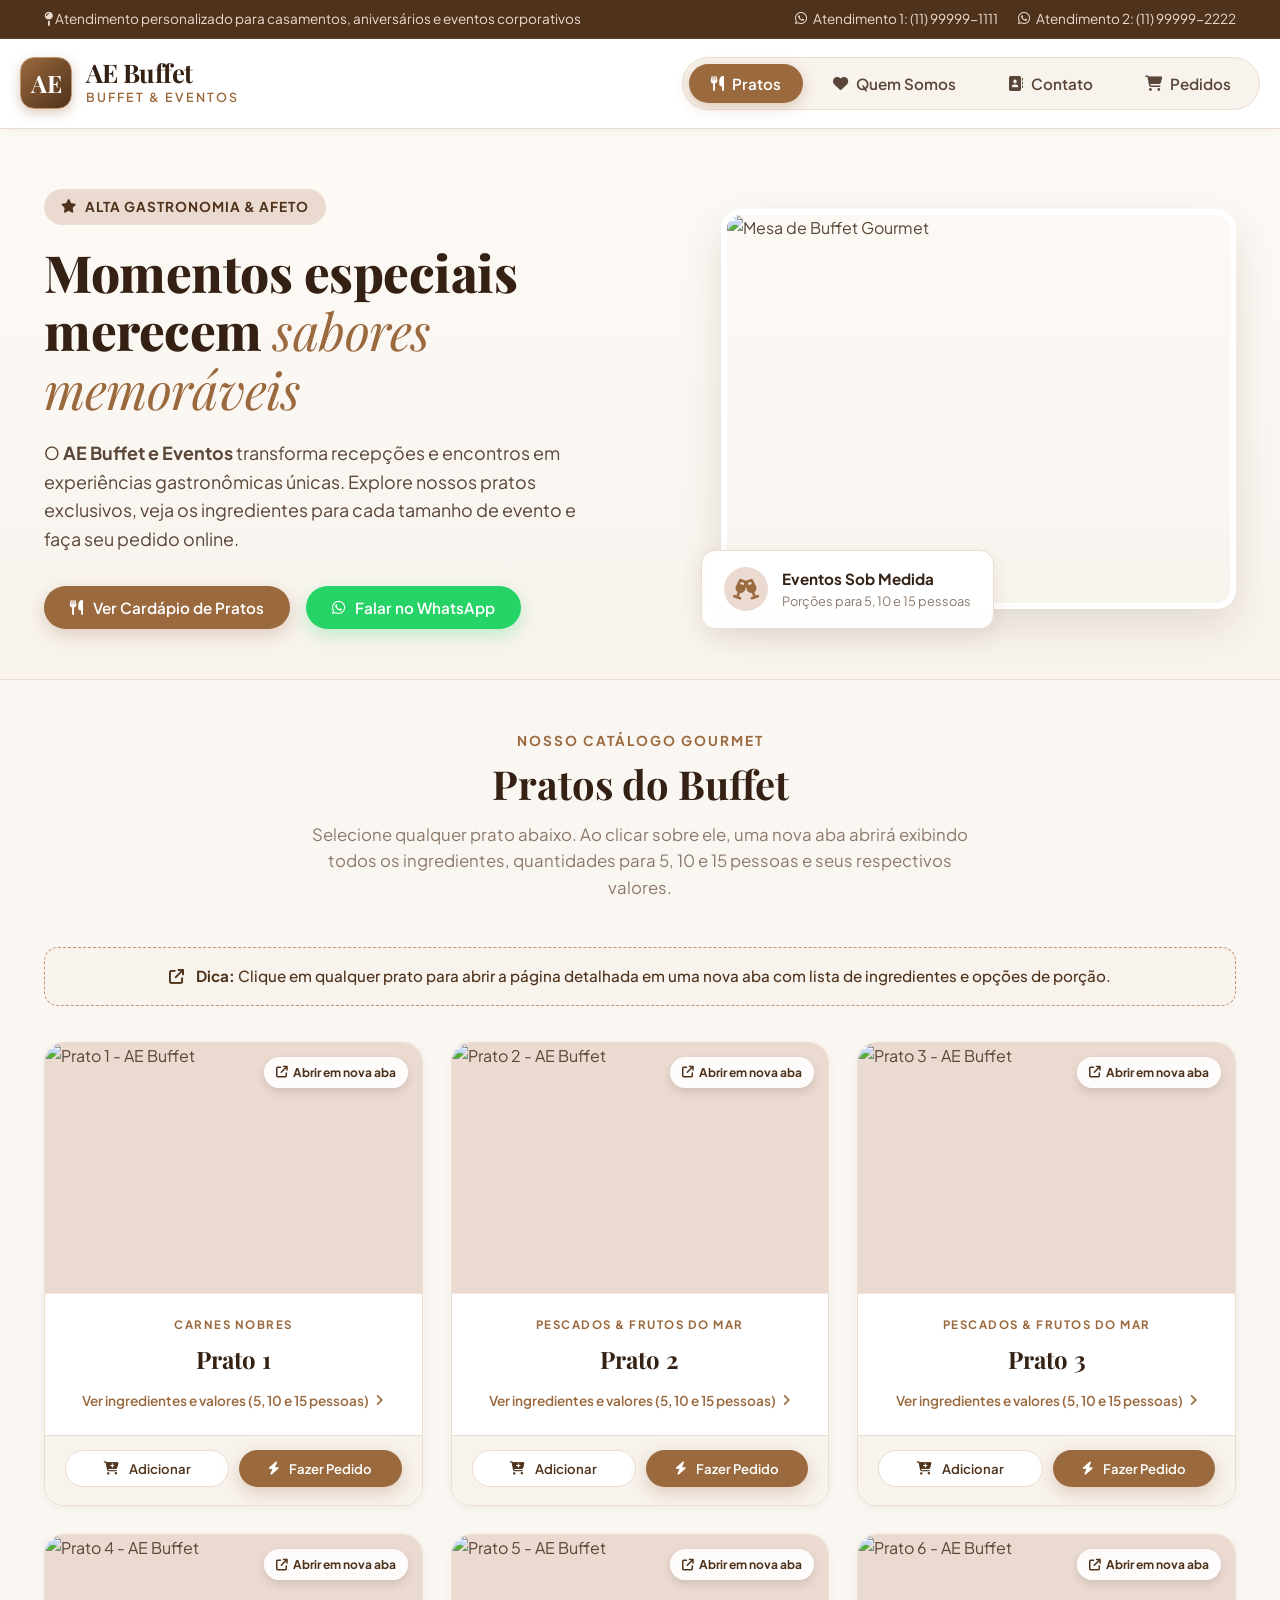
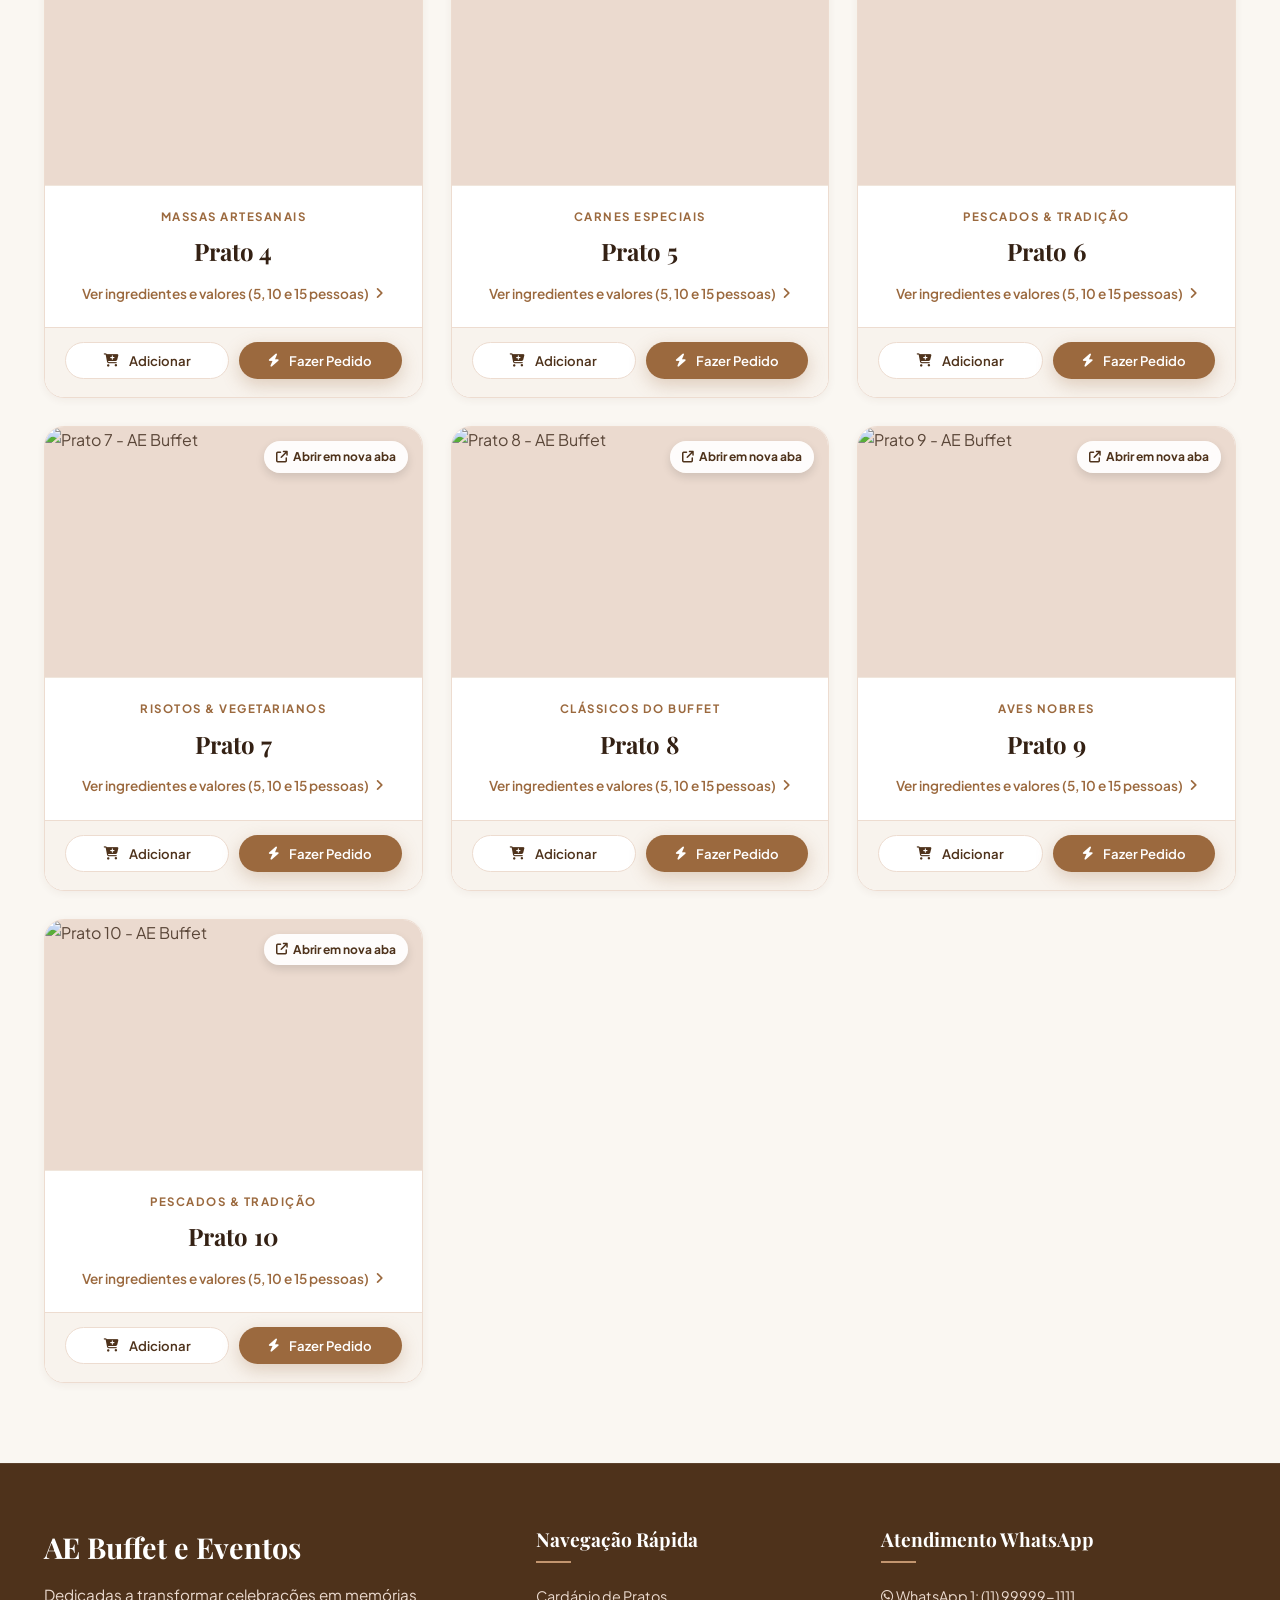
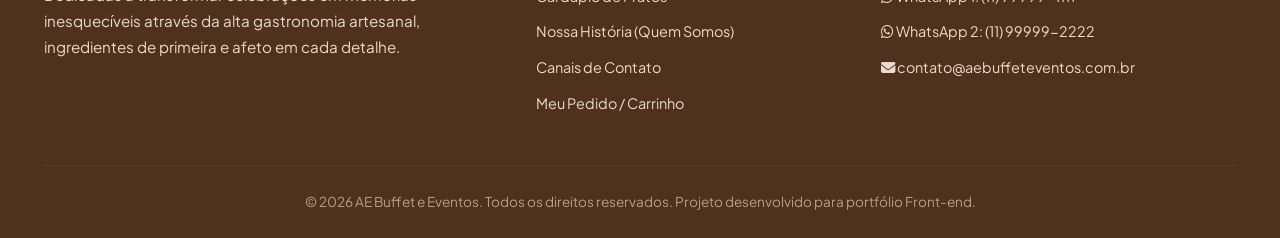
==== index.html @ 663bd239 "Adicionando arquivos do site" ====
<!DOCTYPE html>
<html lang="pt-BR">
<head>
  <meta charset="UTF-8">
  <meta name="viewport" content="width=device-width, initial-scale=1.0">
  <title>AE Buffet e Eventos | Sabores Inesquecíveis para Celebrar</title>
  
  <!-- Google Fonts: Playfair Display & Plus Jakarta Sans -->
  <link rel="preconnect" href="https://fonts.googleapis.com">
  <link rel="preconnect" href="https://fonts.gstatic.com" crossorigin>
  <link href="https://fonts.googleapis.com/css2?family=Playfair+Display:ital,wght@0,500;0,600;0,700;0,800;1,400;1,600&family=Plus+Jakarta+Sans:wght@400;500;600;700;800&display=swap" rel="stylesheet">
  
  <!-- Font Awesome CDN para ícones -->
  <link rel="stylesheet" href="https://cdnjs.cloudflare.com/ajax/libs/font-awesome/6.4.0/css/all.min.css">
  
  <!-- Estilos Principais -->
  <link rel="stylesheet" href="css/style.css">
</head>
<body>

  <!-- Top Bar com informações rápidas -->
  <header class="top-bar">
    <div class="container top-bar-inner">
      <div>
        <i class="fa-solid fa-map-pin"></i> Atendimento personalizado para casamentos, aniversários e eventos corporativos
      </div>
      <div class="top-bar-contact">
        <a href="https://wa.me/5511999991111" target="_blank" title="Falar no WhatsApp 1">
          <i class="fa-brands fa-whatsapp"></i> Atendimento 1: (11) 99999-1111
        </a>
        <a href="https://wa.me/5511999992222" target="_blank" title="Falar no WhatsApp 2">
          <i class="fa-brands fa-whatsapp"></i> Atendimento 2: (11) 99999-2222
        </a>
      </div>
    </div>
  </header>

  <!-- Header Principal com Logotipo e Abas de Navegação -->
  <nav class="site-header">
    <div class="container header-inner">
      <a href="javascript:void(0)" onclick="switchTab('pratos')" class="brand-logo">
        <div class="brand-emblem">AE</div>
        <div class="brand-text">
          <h1>AE Buffet</h1>
          <span>Buffet & Eventos</span>
        </div>
      </a>

      <!-- Abas Requisitadas: Pratos, Quem Somos, Contato e Pedidos -->
      <nav class="nav-tabs" role="tablist">
        <button class="tab-btn active" role="tab" aria-selected="true" data-tab="pratos" onclick="switchTab('pratos')">
          <i class="fa-solid fa-utensils"></i> Pratos
        </button>
        <button class="tab-btn" role="tab" aria-selected="false" data-tab="quem-somos" onclick="switchTab('quem-somos')">
          <i class="fa-solid fa-heart"></i> Quem Somos
        </button>
        <button class="tab-btn" role="tab" aria-selected="false" data-tab="contato" onclick="switchTab('contato')">
          <i class="fa-solid fa-address-book"></i> Contato
        </button>
        <button class="tab-btn" role="tab" aria-selected="false" data-tab="pedidos" onclick="switchTab('pedidos')">
          <i class="fa-solid fa-cart-shopping"></i> Pedidos
          <span class="cart-badge" style="display: none;">0</span>
        </button>
      </nav>
    </div>
  </nav>

  <!-- Hero Section Elegante -->
  <section class="hero-section">
    <div class="container">
      <div class="hero-grid">
        <div class="hero-content">
          <div class="hero-tag">
            <i class="fa-solid fa-star"></i> Alta Gastronomia & Afeto
          </div>
          <h2 class="hero-title">
            Momentos especiais merecem <span>sabores memoráveis</span>
          </h2>
          <p class="hero-description">
            O <strong>AE Buffet e Eventos</strong> transforma recepções e encontros em experiências gastronômicas únicas. Explore nossos pratos exclusivos, veja os ingredientes para cada tamanho de evento e faça seu pedido online.
          </p>
          <div class="hero-actions">
            <button class="btn btn-primary" onclick="switchTab('pratos')">
              <i class="fa-solid fa-utensils"></i> Ver Cardápio de Pratos
            </button>
            <button class="btn btn-whatsapp" onclick="openWhatsAppModal()">
              <i class="fa-brands fa-whatsapp"></i> Falar no WhatsApp
            </button>
          </div>
        </div>
        <div class="hero-image-wrapper">
          <img src="https://images.unsplash.com/photo-1555244162-803834f70033?auto=format&fit=crop&w=900&q=80" alt="Mesa de Buffet Gourmet" class="hero-main-img">
          <div class="hero-floating-card">
            <div class="hero-floating-icon">
              <i class="fa-solid fa-champagne-glasses"></i>
            </div>
            <div>
              <h4>Eventos Sob Medida</h4>
              <p>Porções para 5, 10 e 15 pessoas</p>
            </div>
          </div>
        </div>
      </div>
    </div>
  </section>

  <!-- ==========================================================================
       ABA 1: PRATOS (Catálogo dos 10 pratos com apenas nome e foto)
       ========================================================================== -->
  <section id="tab-pratos" class="tab-pane active" role="tabpanel">
    <div class="container">
      <div class="section-header">
        <span class="section-subtitle">Nosso Catálogo Gourmet</span>
        <h2 class="section-title">Pratos do Buffet</h2>
        <p class="section-desc">
          Selecione qualquer prato abaixo. Ao clicar sobre ele, uma nova aba abrirá exibindo todos os ingredientes, quantidades para 5, 10 e 15 pessoas e seus respectivos valores.
        </p>
      </div>

      <div class="dishes-notice">
        <i class="fa-solid fa-arrow-up-right-from-square"></i>
        <span><strong>Dica:</strong> Clique em qualquer prato para abrir a página detalhada em uma nova aba com lista de ingredientes e opções de porção.</span>
      </div>

      <!-- Grid dinâmico onde serão renderizados do Prato 1 ao Prato 10 -->
      <div class="dishes-grid" id="dishes-grid">
        <!-- Renderizado dinamicamente pelo js/main.js -->
      </div>
    </div>
  </section>

  <!-- ==========================================================================
       ABA 2: QUEM SOMOS (História das Sócias do Buffet)
       ========================================================================== -->
  <section id="tab-quem-somos" class="tab-pane" role="tabpanel">
    <div class="container">
      <div class="section-header">
        <span class="section-subtitle">Nossa Essência</span>
        <h2 class="section-title">Quem Somos</h2>
        <p class="section-desc">
          Conheça a história e a paixão que deram vida ao AE Buffet e Eventos.
        </p>
      </div>

      <div class="story-grid">
        <div class="story-images">
          <img src="https://images.unsplash.com/photo-1556910103-1c02745aae4d?auto=format&fit=crop&w=900&q=80" alt="Cozinha artesanal do Buffet" class="story-main-img">
          <img src="https://images.unsplash.com/photo-1577219491135-ce391730fb2c?auto=format&fit=crop&w=600&q=80" alt="Chef preparando prato" class="story-detail-img">
        </div>
        <div class="story-text">
          <h3>Do amor pela cozinha em família ao buffet dos sonhos</h3>
          <p>
            O <strong>AE Buffet e Eventos</strong> nasceu da união de duas grandes amigas e apaixonadas pela gastronomia: <strong>Ana</strong> e <strong>Eliana</strong>. Tudo começou nos almoços de domingo e festas de família, onde elas sempre assumiam o comando da cozinha com criações cheias de sabor, capricho e um toque especial de aconchego.
          </p>
          <div class="story-quote">
            "Acreditamos que a comida tem o poder sagrado de conectar pessoas, criar memórias afetivas e transformar momentos simples em celebrações eternas."
          </div>
          <p>
            Com o passar do tempo, os convidados de suas recepções começaram a pedir suas receitas e a encomendar jantares para aniversários e celebrações íntimas. O que era uma dedicação de finais de semana rapidamente floresceu em uma vocação profissional.
          </p>
          <p>
            Hoje, o <strong>AE Buffet</strong> é sinônimo de excelência, sofisticação e atendimento afetuoso. Cada receita é elaborada com ingredientes frescos e selecionados, proporções pensadas com rigor técnico para grupos de 5, 10 e 15 pessoas, e uma apresentação visual que encanta os olhos antes mesmo da primeira garfada.
          </p>
        </div>
      </div>

      <!-- Pilares do Buffet -->
      <div class="pillars-grid">
        <div class="pillar-card">
          <div class="pillar-icon">
            <i class="fa-solid fa-leaf"></i>
          </div>
          <h4>Ingredientes Selecionados</h4>
          <p>Trabalhamos exclusivamente com insumos nobres, carnes de primeira linha, ervas frescas e produtos de alta procedência.</p>
        </div>
        <div class="pillar-card">
          <div class="pillar-icon">
            <i class="fa-solid fa-heart"></i>
          </div>
          <h4>Cuidado Artesanal</h4>
          <p>Nada de processos ultraprocessados. Cada molho, risoto e assado é preparado com o tempo e o amor que a alta gastronomia exige.</p>
        </div>
        <div class="pillar-card">
          <div class="pillar-icon">
            <i class="fa-solid fa-users"></i>
          </div>
          <h4>Porções Sob Medida</h4>
          <p>Cardápios calculados com exatidão para 5, 10 e 15 convidados, evitando desperdícios e garantindo fartura.</p>
        </div>
        <div class="pillar-card">
          <div class="pillar-icon">
            <i class="fa-solid fa-handshake"></i>
          </div>
          <h4>Atendimento Próximo</h4>
          <p>As próprias fundadoras acompanham cada detalhe do seu pedido com suporte direto e ágil via WhatsApp.</p>
        </div>
      </div>
    </div>
  </section>

  <!-- ==========================================================================
       ABA 3: CONTATO (Informações e 2 Botões de WhatsApp)
       ========================================================================== -->
  <section id="tab-contato" class="tab-pane" role="tabpanel">
    <div class="container">
      <div class="section-header">
        <span class="section-subtitle">Estamos à sua disposição</span>
        <h2 class="section-title">Fale Conosco</h2>
        <p class="section-desc">
          Tire dúvidas, solicite cardápios personalizados ou converse diretamente com nossa equipe através dos nossos canais oficiais de atendimento.
        </p>
      </div>

      <div class="contact-layout">
        <div class="contact-card-box">
          <!-- Destaque para os 2 Números de WhatsApp solicitados -->
          <div class="whatsapp-highlight-box">
            <div class="whatsapp-box-header">
              <i class="fa-brands fa-whatsapp"></i>
              <div>
                <h3>Nossos Canais de WhatsApp</h3>
                <p>Clique no botão do canal desejado para iniciar uma conversa imediata:</p>
              </div>
            </div>

            <div class="whatsapp-buttons-grid">
              <!-- Botão WhatsApp 1 -->
              <a href="https://wa.me/5511999991111?text=Ol%C3%A1!%20Vim%20pelo%20site%20do%20AE%20Buffet%20e%20gostaria%20de%20solicitar%20um%20or%C3%A7amento%20de%20card%C3%A1pio." target="_blank" class="whatsapp-cta-btn">
                <div class="whatsapp-btn-info">
                  <span class="whatsapp-btn-title"><i class="fa-brands fa-whatsapp"></i> WhatsApp 1: Orçamentos & Cardápios</span>
                  <span class="whatsapp-btn-num">(11) 99999-1111 • Fale com nossa equipe comercial</span>
                </div>
                <i class="fa-solid fa-arrow-right"></i>
              </a>

              <!-- Botão WhatsApp 2 -->
              <a href="https://wa.me/5511999992222?text=Ol%C3%A1!%20Vim%20pelo%20site%20do%20AE%20Buffet%20e%20gostaria%20de%20informa%C3%A7%C3%B5es%20sobre%20eventos%20e%20encomendas." target="_blank" class="whatsapp-cta-btn">
                <div class="whatsapp-btn-info">
                  <span class="whatsapp-btn-title"><i class="fa-brands fa-whatsapp"></i> WhatsApp 2: Coordenação de Eventos</span>
                  <span class="whatsapp-btn-num">(11) 99999-2222 • Fale com a coordenação de recepções</span>
                </div>
                <i class="fa-solid fa-arrow-right"></i>
              </a>
            </div>
          </div>

          <!-- Informações de contato institucionais -->
          <ul class="contact-info-list">
            <li class="contact-info-item">
              <div class="contact-info-icon">
                <i class="fa-solid fa-envelope"></i>
              </div>
              <div class="contact-info-text">
                <h4>E-mail Oficial</h4>
                <p>contato@aebuffeteventos.com.br</p>
              </div>
            </li>
            <li class="contact-info-item">
              <div class="contact-info-icon">
                <i class="fa-solid fa-location-dot"></i>
              </div>
              <div class="contact-info-text">
                <h4>Área de Cobertura</h4>
                <p>São Paulo e Região Metropolitana (entregas e montagens no local)</p>
              </div>
            </li>
            <li class="contact-info-item">
              <div class="contact-info-icon">
                <i class="fa-solid fa-clock"></i>
              </div>
              <div class="contact-info-text">
                <h4>Horário de Atendimento</h4>
                <p>Segunda a Sábado das 08h às 19h | Domingo com eventos agendados</p>
              </div>
            </li>
          </ul>
        </div>

        <!-- Formulário de Mensagem Rápida -->
        <div class="contact-form-card">
          <h3 style="font-family: var(--font-serif); font-size: 1.45rem; color: var(--text-title); margin-bottom: 20px;">
            Envie uma Mensagem
          </h3>
          <form id="contact-form" onsubmit="handleContactSubmit(event)">
            <div class="form-group">
              <label class="form-label" for="contact-name">Seu Nome Completo</label>
              <input type="text" id="contact-name" class="form-control" placeholder="Ex: Camila Silva" required>
            </div>
            <div class="form-group">
              <label class="form-label" for="contact-phone">Seu WhatsApp</label>
              <input type="tel" id="contact-phone" class="form-control" placeholder="(11) 90000-0000" required>
            </div>
            <div class="form-group">
              <label class="form-label" for="contact-date">Data Prevista do Evento</label>
              <input type="date" id="contact-date" class="form-control">
            </div>
            <div class="form-group">
              <label class="form-label" for="contact-message">Detalhes do Evento ou Dúvidas</label>
              <textarea id="contact-message" class="form-control" placeholder="Conte-nos sobre seu evento, quantidade estimada de pessoas ou preferências..." required></textarea>
            </div>
            <button type="submit" class="btn btn-primary btn-block">
              <i class="fa-solid fa-paper-plane"></i> Enviar Mensagem
            </button>
          </form>
        </div>
      </div>
    </div>
  </section>

  <!-- ==========================================================================
       ABA 4: PEDIDOS (Carrinho e Finalização do Pedido)
       ========================================================================== -->
  <section id="tab-pedidos" class="tab-pane" role="tabpanel">
    <div class="container">
      <div class="section-header">
        <span class="section-subtitle">Gestão de Itens</span>
        <h2 class="section-title">Seu Pedido</h2>
        <p class="section-desc">
          Revise os pratos adicionados, ajuste as quantidades e envie o resumo completo do pedido diretamente para um dos nossos números de WhatsApp.
        </p>
      </div>

      <div class="cart-layout" id="cart-content-wrapper">
        <!-- Itens do Carrinho -->
        <div class="cart-items-card">
          <div class="cart-card-header">
            <h3><i class="fa-solid fa-clipboard-list"></i> Pratos Selecionados</h3>
            <button class="btn btn-secondary btn-sm" onclick="buffetCart.clearCart()">
              <i class="fa-solid fa-trash-can"></i> Limpar Carrinho
            </button>
          </div>
          
          <div class="cart-items-list" id="cart-items-container">
            <!-- Renderizado dinamicamente pelo js/main.js -->
          </div>
        </div>

        <!-- Resumo Financeiro e Finalização -->
        <div class="cart-summary-card">
          <h3>Resumo da Encomenda</h3>
          
          <div class="summary-line">
            <span>Total de Pratos / Porções:</span>
            <span id="summary-items-count" style="font-weight: 700;">0 itens</span>
          </div>
          
          <div class="summary-line">
            <span>Estimativa de pessoas atendidas:</span>
            <span id="summary-people-estimate" style="font-weight: 700;">0 convidados</span>
          </div>

          <div class="summary-total">
            <span>Valor Total:</span>
            <span id="summary-total-price">R$ 0,00</span>
          </div>

          <!-- Dados do Cliente para o Pedido -->
          <div style="margin: 20px 0;">
            <div class="form-group">
              <label class="form-label" for="order-client-name">Seu Nome</label>
              <input type="text" id="order-client-name" class="form-control" placeholder="Nome para identificação">
            </div>
            <div class="form-group">
              <label class="form-label" for="order-client-date">Data do Evento / Entrega</label>
              <input type="date" id="order-client-date" class="form-control">
            </div>
          </div>

          <!-- Seletor de para qual WhatsApp enviar -->
          <div class="whatsapp-selector-group">
            <h4><i class="fa-brands fa-whatsapp"></i> Escolha o WhatsApp para envio:</h4>
            <label class="wa-radio-label">
              <input type="radio" name="order-wa-target" value="1" checked>
              <span><strong>WhatsApp 1:</strong> (11) 99999-1111 (Orçamentos)</span>
            </label>
            <label class="wa-radio-label">
              <input type="radio" name="order-wa-target" value="2">
              <span><strong>WhatsApp 2:</strong> (11) 99999-2222 (Coordenação)</span>
            </label>
          </div>

          <button class="btn btn-whatsapp btn-block" onclick="checkoutViaWhatsApp()" style="padding: 16px; font-size: 1.05rem;">
            <i class="fa-brands fa-whatsapp"></i> Finalizar Pedido via WhatsApp
          </button>

          <p style="font-size: 0.8rem; color: var(--text-muted); text-align: center; margin-top: 14px;">
            Ao clicar, abriremos o WhatsApp com a mensagem formatada contendo todos os pratos, porções e valores calculados.
          </p>
        </div>
      </div>
    </div>
  </section>

  <!-- Footer do Site -->
  <footer class="site-footer">
    <div class="container">
      <div class="footer-grid">
        <div class="footer-brand">
          <h2>AE Buffet e Eventos</h2>
          <p>
            Dedicadas a transformar celebrações em memórias inesquecíveis através da alta gastronomia artesanal, ingredientes de primeira e afeto em cada detalhe.
          </p>
        </div>
        <div class="footer-col">
          <h3>Navegação Rápida</h3>
          <ul class="footer-links">
            <li><a href="javascript:void(0)" onclick="switchTab('pratos')">Cardápio de Pratos</a></li>
            <li><a href="javascript:void(0)" onclick="switchTab('quem-somos')">Nossa História (Quem Somos)</a></li>
            <li><a href="javascript:void(0)" onclick="switchTab('contato')">Canais de Contato</a></li>
            <li><a href="javascript:void(0)" onclick="switchTab('pedidos')">Meu Pedido / Carrinho</a></li>
          </ul>
        </div>
        <div class="footer-col">
          <h3>Atendimento WhatsApp</h3>
          <ul class="footer-links">
            <li>
              <a href="https://wa.me/5511999991111" target="_blank">
                <i class="fa-brands fa-whatsapp"></i> WhatsApp 1: (11) 99999-1111
              </a>
            </li>
            <li>
              <a href="https://wa.me/5511999992222" target="_blank">
                <i class="fa-brands fa-whatsapp"></i> WhatsApp 2: (11) 99999-2222
              </a>
            </li>
            <li>
              <a href="mailto:contato@aebuffeteventos.com.br">
                <i class="fa-solid fa-envelope"></i> contato@aebuffeteventos.com.br
              </a>
            </li>
          </ul>
        </div>
      </div>

      <div class="footer-bottom">
        <p>&copy; 2026 AE Buffet e Eventos. Todos os direitos reservados. Projeto desenvolvido para portfólio Front-end.</p>
      </div>
    </div>
  </footer>

  <!-- Scripts -->
  <script src="js/data.js"></script>
  <script src="js/cart.js"></script>
  <script src="js/main.js"></script>
</body>
</html>
---- css/style.css ----
/* ==========================================================================
   AE BUFFET E EVENTOS - DESIGN SYSTEM & ESTILOS GLOBAIS
   Paleta principal: Marrom Claro Nobre, Tons Amadeirados, Bege e Dourado
   ========================================================================== */

:root {
  /* Paleta de Marrom Claro Gastronômico */
  --primary: #9b693e;           /* Marrom claro nobre principal */
  --primary-hover: #82532a;     /* Marrom médio elegante */
  --primary-dark: #4e321b;      /* Marrom profundo */
  --primary-light: #c2956f;     /* Marrom claro suave */
  --primary-soft: #ebdacf;      /* Bege / Marrom bem clarinho */
  --primary-tint: #f8f3ed;      /* Fundo suave com tom de café com leite */
  
  /* Acentos e Neutros */
  --accent-gold: #c89542;       /* Dourado quente para preços e destaques */
  --accent-gold-soft: #fbf5ea;  /* Dourado bem suave para badges */
  --whatsapp: #25D366;          /* Verde oficial WhatsApp */
  --whatsapp-hover: #1fba57;
  
  --bg-page: #faf7f2;           /* Fundo da página acolhedor */
  --bg-card: #ffffff;           /* Cartões brancos nítidos */
  --bg-elevated: #ffffff;
  
  --text-title: #342114;        /* Marrom escuro para títulos */
  --text-body: #5a4638;         /* Marrom acinzentado para leitura */
  --text-muted: #8d796b;        /* Texto secundário suave */
  --text-light: #b3a497;
  
  --border-light: #eddcd0;
  --border-subtle: #f0e6dc;
  
  --shadow-sm: 0 2px 8px rgba(78, 50, 27, 0.06);
  --shadow-md: 0 8px 24px rgba(78, 50, 27, 0.09);
  --shadow-lg: 0 16px 40px rgba(78, 50, 27, 0.13);
  --shadow-hover: 0 20px 45px rgba(78, 50, 27, 0.18);
  
  --radius-sm: 8px;
  --radius-md: 14px;
  --radius-lg: 20px;
  --radius-full: 9999px;
  
  --font-serif: 'Playfair Display', Georgia, serif;
  --font-sans: 'Plus Jakarta Sans', -apple-system, BlinkMacSystemFont, 'Segoe UI', Roboto, sans-serif;
  
  --transition: all 0.3s cubic-bezier(0.16, 1, 0.3, 1);
}

/* Reset Básico */
*, *::before, *::after {
  box-sizing: border-box;
  margin: 0;
  padding: 0;
}

html {
  scroll-behavior: smooth;
}

body {
  font-family: var(--font-sans);
  background-color: var(--bg-page);
  color: var(--text-body);
  line-height: 1.6;
  font-size: 16px;
  overflow-x: hidden;
  -webkit-font-smoothing: antialiased;
}

img {
  max-width: 100%;
  height: auto;
  display: block;
}

a {
  color: inherit;
  text-decoration: none;
}

button {
  font-family: inherit;
  cursor: pointer;
  border: none;
  background: none;
}

.container {
  width: 100%;
  max-width: 1240px;
  margin: 0 auto;
  padding: 0 24px;
}

/* ==========================================================================
   TOP BAR & HEADER
   ========================================================================== */

.top-bar {
  background-color: var(--primary-dark);
  color: var(--primary-soft);
  font-size: 0.85rem;
  padding: 8px 0;
  border-bottom: 1px solid rgba(255, 255, 255, 0.08);
}

.top-bar-inner {
  display: flex;
  justify-content: space-between;
  align-items: center;
  flex-wrap: wrap;
  gap: 12px;
}

.top-bar-contact {
  display: flex;
  align-items: center;
  gap: 20px;
}

.top-bar-contact a {
  display: inline-flex;
  align-items: center;
  gap: 6px;
  transition: var(--transition);
}

.top-bar-contact a:hover {
  color: #ffffff;
}

.site-header {
  background: rgba(255, 255, 255, 0.95);
  backdrop-filter: blur(12px);
  position: sticky;
  top: 0;
  z-index: 1000;
  border-bottom: 1px solid var(--border-light);
  box-shadow: var(--shadow-sm);
  transition: var(--transition);
}

.header-inner {
  display: flex;
  align-items: center;
  justify-content: space-between;
  padding: 18px 0;
}

.brand-logo {
  display: flex;
  align-items: center;
  gap: 14px;
  text-decoration: none;
}

.brand-emblem {
  width: 52px;
  height: 52px;
  background: linear-gradient(135deg, var(--primary) 0%, var(--primary-dark) 100%);
  color: #ffffff;
  border-radius: var(--radius-md);
  display: flex;
  align-items: center;
  justify-content: center;
  font-family: var(--font-serif);
  font-weight: 700;
  font-size: 1.5rem;
  box-shadow: 0 4px 12px rgba(155, 105, 62, 0.35);
  letter-spacing: -0.5px;
  border: 1px solid var(--primary-light);
}

.brand-text h1 {
  font-family: var(--font-serif);
  font-size: 1.6rem;
  font-weight: 700;
  color: var(--text-title);
  line-height: 1.1;
  letter-spacing: -0.5px;
}

.brand-text span {
  font-size: 0.78rem;
  text-transform: uppercase;
  letter-spacing: 2px;
  color: var(--primary);
  font-weight: 600;
  display: block;
  margin-top: 2px;
}

/* ==========================================================================
   NAVEGAÇÃO POR ABAS (TABS DO SITE)
   ========================================================================== */

.nav-tabs {
  display: flex;
  align-items: center;
  gap: 8px;
  background: var(--primary-tint);
  padding: 6px;
  border-radius: var(--radius-full);
  border: 1px solid var(--border-light);
}

.tab-btn {
  padding: 10px 22px;
  border-radius: var(--radius-full);
  font-size: 0.95rem;
  font-weight: 600;
  color: var(--text-body);
  transition: var(--transition);
  display: inline-flex;
  align-items: center;
  gap: 8px;
  position: relative;
}

.tab-btn:hover {
  color: var(--primary);
  background: rgba(255, 255, 255, 0.6);
}

.tab-btn.active {
  background: var(--primary);
  color: #ffffff;
  box-shadow: 0 4px 14px rgba(155, 105, 62, 0.3);
}

.cart-badge {
  background-color: var(--accent-gold);
  color: #ffffff;
  font-size: 0.72rem;
  font-weight: 700;
  padding: 2px 7px;
  border-radius: var(--radius-full);
  min-width: 20px;
  height: 20px;
  display: inline-flex;
  align-items: center;
  justify-content: center;
  line-height: 1;
  transition: var(--transition);
}

.tab-btn.active .cart-badge {
  background-color: #ffffff;
  color: var(--primary);
}

.mobile-menu-toggle {
  display: none;
  font-size: 1.5rem;
  color: var(--text-title);
  padding: 8px;
}

/* ==========================================================================
   HERO / BANNER DE APRESENTAÇÃO
   ========================================================================== */

.hero-section {
  position: relative;
  background: linear-gradient(180deg, #fdfaf6 0%, var(--primary-tint) 100%);
  padding: 60px 0 50px 0;
  border-bottom: 1px solid var(--border-light);
  overflow: hidden;
}

.hero-grid {
  display: grid;
  grid-template-columns: 1.1fr 0.9fr;
  align-items: center;
  gap: 48px;
}

.hero-tag {
  display: inline-flex;
  align-items: center;
  gap: 8px;
  background: var(--primary-soft);
  color: var(--primary-dark);
  padding: 6px 16px;
  border-radius: var(--radius-full);
  font-size: 0.85rem;
  font-weight: 700;
  text-transform: uppercase;
  letter-spacing: 1px;
  margin-bottom: 18px;
  border: 1px solid var(--border-light);
}

.hero-title {
  font-family: var(--font-serif);
  font-size: 3.2rem;
  font-weight: 800;
  color: var(--text-title);
  line-height: 1.15;
  margin-bottom: 20px;
  letter-spacing: -0.5px;
}

.hero-title span {
  color: var(--primary);
  font-style: italic;
  font-weight: 400;
}

.hero-description {
  font-size: 1.12rem;
  color: var(--text-body);
  margin-bottom: 32px;
  max-width: 540px;
}

.hero-actions {
  display: flex;
  align-items: center;
  gap: 16px;
  flex-wrap: wrap;
}

.hero-image-wrapper {
  position: relative;
}

.hero-main-img {
  width: 100%;
  height: 400px;
  object-fit: cover;
  border-radius: var(--radius-lg);
  box-shadow: var(--shadow-lg);
  border: 6px solid #ffffff;
}

.hero-floating-card {
  position: absolute;
  bottom: -20px;
  left: -20px;
  background: rgba(255, 255, 255, 0.95);
  backdrop-filter: blur(8px);
  padding: 16px 22px;
  border-radius: var(--radius-md);
  box-shadow: var(--shadow-md);
  border: 1px solid var(--border-light);
  display: flex;
  align-items: center;
  gap: 14px;
}

.hero-floating-icon {
  width: 44px;
  height: 44px;
  border-radius: 50%;
  background: var(--primary-soft);
  color: var(--primary);
  display: flex;
  align-items: center;
  justify-content: center;
  font-size: 1.3rem;
}

.hero-floating-card h4 {
  font-size: 0.95rem;
  font-weight: 700;
  color: var(--text-title);
}

.hero-floating-card p {
  font-size: 0.8rem;
  color: var(--text-muted);
}

/* ==========================================================================
   BOTÕES GERAIS E AÇÕES
   ========================================================================== */

.btn {
  display: inline-flex;
  align-items: center;
  justify-content: center;
  gap: 10px;
  padding: 12px 26px;
  border-radius: var(--radius-full);
  font-weight: 600;
  font-size: 0.95rem;
  transition: var(--transition);
  cursor: pointer;
  text-align: center;
}

.btn-primary {
  background-color: var(--primary);
  color: #ffffff;
  box-shadow: 0 6px 18px rgba(155, 105, 62, 0.28);
}

.btn-primary:hover {
  background-color: var(--primary-hover);
  transform: translateY(-2px);
  box-shadow: 0 8px 24px rgba(155, 105, 62, 0.35);
}

.btn-secondary {
  background-color: #ffffff;
  color: var(--primary-dark);
  border: 1.5px solid var(--border-light);
}

.btn-secondary:hover {
  background-color: var(--primary-tint);
  border-color: var(--primary-light);
  color: var(--primary);
}

.btn-whatsapp {
  background-color: var(--whatsapp);
  color: #ffffff;
  box-shadow: 0 6px 18px rgba(37, 211, 102, 0.28);
}

.btn-whatsapp:hover {
  background-color: var(--whatsapp-hover);
  transform: translateY(-2px);
  box-shadow: 0 8px 24px rgba(37, 211, 102, 0.35);
}

.btn-gold {
  background-color: var(--accent-gold);
  color: #ffffff;
}

.btn-gold:hover {
  background-color: #b58334;
  transform: translateY(-2px);
}

.btn-sm {
  padding: 8px 16px;
  font-size: 0.85rem;
}

.btn-block {
  width: 100%;
}

/* ==========================================================================
   CONTEÚDO DAS ABAS (TAB PANES)
   ========================================================================== */

.tab-pane {
  display: none;
  animation: fadeIn 0.4s ease forwards;
  padding: 50px 0 80px 0;
}

.tab-pane.active {
  display: block;
}

@keyframes fadeIn {
  from {
    opacity: 0;
    transform: translateY(10px);
  }
  to {
    opacity: 1;
    transform: translateY(0);
  }
}

.section-header {
  text-align: center;
  max-width: 680px;
  margin: 0 auto 45px auto;
}

.section-subtitle {
  font-size: 0.85rem;
  font-weight: 700;
  text-transform: uppercase;
  letter-spacing: 2px;
  color: var(--primary);
  margin-bottom: 8px;
  display: block;
}

.section-title {
  font-family: var(--font-serif);
  font-size: 2.5rem;
  font-weight: 700;
  color: var(--text-title);
  line-height: 1.2;
  margin-bottom: 14px;
}

.section-desc {
  font-size: 1.05rem;
  color: var(--text-muted);
}

/* ==========================================================================
   ABA 1: PRATOS (CATÁLOGO DOS 10 PRATOS)
   Visual: apenas nome e foto do prato, clique abre nova aba com detalhes
   ========================================================================== */

.dishes-notice {
  background: var(--primary-tint);
  border: 1px dashed var(--primary-light);
  border-radius: var(--radius-md);
  padding: 16px 24px;
  display: flex;
  align-items: center;
  justify-content: center;
  gap: 12px;
  margin-bottom: 36px;
  text-align: center;
  color: var(--primary-dark);
  font-size: 0.95rem;
  font-weight: 500;
}

.dishes-grid {
  display: grid;
  grid-template-columns: repeat(auto-fill, minmax(280px, 1fr));
  gap: 28px;
}

.dish-card {
  background: var(--bg-card);
  border-radius: var(--radius-lg);
  overflow: hidden;
  box-shadow: var(--shadow-sm);
  border: 1px solid var(--border-light);
  transition: var(--transition);
  position: relative;
  display: flex;
  flex-direction: column;
}

.dish-card:hover {
  transform: translateY(-8px);
  box-shadow: var(--shadow-hover);
  border-color: var(--primary-light);
}

.dish-card-link {
  display: block;
  text-decoration: none;
  color: inherit;
  flex-grow: 1;
}

.dish-image-box {
  position: relative;
  width: 100%;
  height: 250px;
  overflow: hidden;
  background-color: var(--primary-soft);
}

.dish-img {
  width: 100%;
  height: 100%;
  object-fit: cover;
  transition: transform 0.6s cubic-bezier(0.16, 1, 0.3, 1);
}

.dish-card:hover .dish-img {
  transform: scale(1.08);
}

.dish-open-badge {
  position: absolute;
  top: 14px;
  right: 14px;
  background: rgba(255, 255, 255, 0.92);
  backdrop-filter: blur(6px);
  color: var(--primary-dark);
  padding: 6px 12px;
  border-radius: var(--radius-full);
  font-size: 0.75rem;
  font-weight: 700;
  display: inline-flex;
  align-items: center;
  gap: 5px;
  box-shadow: 0 4px 10px rgba(0, 0, 0, 0.12);
  transition: var(--transition);
}

.dish-card:hover .dish-open-badge {
  background: var(--primary);
  color: #ffffff;
}

.dish-content {
  padding: 22px 20px;
  text-align: center;
  background: #ffffff;
  border-top: 1px solid var(--border-subtle);
}

.dish-category-tag {
  font-size: 0.72rem;
  font-weight: 700;
  text-transform: uppercase;
  letter-spacing: 1.5px;
  color: var(--primary);
  margin-bottom: 6px;
  display: block;
}

.dish-title {
  font-family: var(--font-serif);
  font-size: 1.5rem;
  font-weight: 700;
  color: var(--text-title);
  margin-bottom: 8px;
}

.dish-action-hint {
  font-size: 0.85rem;
  color: var(--primary);
  font-weight: 600;
  display: inline-flex;
  align-items: center;
  gap: 6px;
  margin-top: 4px;
}

.dish-card-footer {
  padding: 14px 20px 18px 20px;
  background: var(--primary-tint);
  border-top: 1px solid var(--border-light);
  display: flex;
  gap: 10px;
}

.dish-card-footer .btn {
  flex: 1;
  font-size: 0.82rem;
  padding: 9px 12px;
}

/* ==========================================================================
   ABA 2: QUEM SOMOS (HISTÓRIA DAS SÓCIAS DO BUFFET)
   ========================================================================== */

.story-grid {
  display: grid;
  grid-template-columns: 1fr 1fr;
  align-items: center;
  gap: 56px;
  margin-bottom: 60px;
}

.story-images {
  position: relative;
}

.story-main-img {
  width: 90%;
  height: 480px;
  object-fit: cover;
  border-radius: var(--radius-lg);
  box-shadow: var(--shadow-lg);
  border: 6px solid #ffffff;
}

.story-detail-img {
  position: absolute;
  bottom: -25px;
  right: 0;
  width: 55%;
  height: 240px;
  object-fit: cover;
  border-radius: var(--radius-md);
  box-shadow: var(--shadow-hover);
  border: 6px solid #ffffff;
}

.story-text h3 {
  font-family: var(--font-serif);
  font-size: 2.2rem;
  color: var(--text-title);
  line-height: 1.25;
  margin-bottom: 20px;
}

.story-text p {
  font-size: 1.05rem;
  color: var(--text-body);
  margin-bottom: 18px;
  line-height: 1.8;
}

.story-quote {
  border-left: 4px solid var(--primary);
  padding: 16px 20px;
  background: var(--primary-tint);
  border-radius: 0 var(--radius-md) var(--radius-md) 0;
  margin: 24px 0;
  font-style: italic;
  font-family: var(--font-serif);
  font-size: 1.15rem;
  color: var(--primary-dark);
}

.pillars-grid {
  display: grid;
  grid-template-columns: repeat(auto-fit, minmax(240px, 1fr));
  gap: 24px;
  margin-top: 40px;
}

.pillar-card {
  background: var(--bg-card);
  padding: 30px 24px;
  border-radius: var(--radius-lg);
  border: 1px solid var(--border-light);
  box-shadow: var(--shadow-sm);
  text-align: center;
  transition: var(--transition);
}

.pillar-card:hover {
  transform: translateY(-5px);
  box-shadow: var(--shadow-md);
  border-color: var(--primary-light);
}

.pillar-icon {
  width: 56px;
  height: 56px;
  background: var(--primary-tint);
  color: var(--primary);
  border-radius: 50%;
  display: flex;
  align-items: center;
  justify-content: center;
  margin: 0 auto 18px auto;
  font-size: 1.6rem;
  border: 1px solid var(--border-light);
}

.pillar-card h4 {
  font-family: var(--font-serif);
  font-size: 1.25rem;
  color: var(--text-title);
  margin-bottom: 10px;
}

.pillar-card p {
  font-size: 0.9rem;
  color: var(--text-muted);
}

/* ==========================================================================
   ABA 3: CONTATO (INFORMAÇÕES E 2 NÚMEROS DE WHATSAPP)
   ========================================================================== */

.contact-layout {
  display: grid;
  grid-template-columns: 1.1fr 0.9fr;
  gap: 48px;
}

.contact-card-box {
  background: #ffffff;
  border-radius: var(--radius-lg);
  padding: 36px;
  border: 1px solid var(--border-light);
  box-shadow: var(--shadow-md);
}

.whatsapp-highlight-box {
  background: linear-gradient(135deg, #f0faf4 0%, #e2f7ec 100%);
  border: 1.5px solid rgba(37, 211, 102, 0.4);
  border-radius: var(--radius-lg);
  padding: 30px 26px;
  margin-bottom: 32px;
}

.whatsapp-box-header {
  display: flex;
  align-items: center;
  gap: 12px;
  margin-bottom: 16px;
}

.whatsapp-box-header i {
  font-size: 2rem;
  color: var(--whatsapp);
}

.whatsapp-box-header h3 {
  font-family: var(--font-serif);
  font-size: 1.45rem;
  color: #12572b;
}

.whatsapp-buttons-grid {
  display: grid;
  grid-template-columns: 1fr;
  gap: 14px;
  margin-top: 18px;
}

.whatsapp-cta-btn {
  display: flex;
  align-items: center;
  justify-content: space-between;
  background: var(--whatsapp);
  color: #ffffff;
  padding: 16px 20px;
  border-radius: var(--radius-md);
  text-decoration: none;
  font-weight: 600;
  transition: var(--transition);
  box-shadow: 0 4px 14px rgba(37, 211, 102, 0.3);
}

.whatsapp-cta-btn:hover {
  background: var(--whatsapp-hover);
  transform: translateY(-2px);
  box-shadow: 0 8px 22px rgba(37, 211, 102, 0.4);
}

.whatsapp-btn-info {
  display: flex;
  flex-direction: column;
  text-align: left;
}

.whatsapp-btn-title {
  font-size: 0.95rem;
  font-weight: 700;
}

.whatsapp-btn-num {
  font-size: 0.82rem;
  opacity: 0.95;
  letter-spacing: 0.5px;
}

.contact-info-list {
  list-style: none;
  display: flex;
  flex-direction: column;
  gap: 20px;
  margin-top: 24px;
}

.contact-info-item {
  display: flex;
  align-items: flex-start;
  gap: 16px;
}

.contact-info-icon {
  width: 44px;
  height: 44px;
  background: var(--primary-tint);
  border-radius: 50%;
  color: var(--primary);
  display: flex;
  align-items: center;
  justify-content: center;
  font-size: 1.2rem;
  flex-shrink: 0;
  border: 1px solid var(--border-light);
}

.contact-info-text h4 {
  font-size: 0.95rem;
  font-weight: 700;
  color: var(--text-title);
  margin-bottom: 2px;
}

.contact-info-text p {
  font-size: 0.9rem;
  color: var(--text-muted);
}

.contact-form-card {
  background: #ffffff;
  border-radius: var(--radius-lg);
  padding: 36px;
  border: 1px solid var(--border-light);
  box-shadow: var(--shadow-sm);
}

.form-group {
  margin-bottom: 18px;
}

.form-label {
  display: block;
  font-size: 0.88rem;
  font-weight: 600;
  color: var(--text-title);
  margin-bottom: 6px;
}

.form-control {
  width: 100%;
  padding: 12px 16px;
  border-radius: var(--radius-sm);
  border: 1px solid var(--border-light);
  font-family: inherit;
  font-size: 0.95rem;
  background: var(--bg-page);
  color: var(--text-title);
  transition: var(--transition);
}

.form-control:focus {
  outline: none;
  border-color: var(--primary);
  background: #ffffff;
  box-shadow: 0 0 0 3px rgba(155, 105, 62, 0.15);
}

textarea.form-control {
  resize: vertical;
  min-height: 110px;
}

/* ==========================================================================
   ABA 4: PEDIDOS & CARRINHO (GESTÃO DE ITENS DO CLIENTE)
   ========================================================================== */

.cart-layout {
  display: grid;
  grid-template-columns: 1.25fr 0.75fr;
  gap: 36px;
  align-items: start;
}

.cart-items-card {
  background: #ffffff;
  border-radius: var(--radius-lg);
  border: 1px solid var(--border-light);
  box-shadow: var(--shadow-sm);
  overflow: hidden;
}

.cart-card-header {
  padding: 22px 28px;
  background: var(--primary-tint);
  border-bottom: 1px solid var(--border-light);
  display: flex;
  align-items: center;
  justify-content: space-between;
}

.cart-card-header h3 {
  font-family: var(--font-serif);
  font-size: 1.35rem;
  color: var(--text-title);
}

.cart-items-list {
  padding: 10px 24px;
}

.cart-item-row {
  display: grid;
  grid-template-columns: 80px 1fr auto auto;
  align-items: center;
  gap: 20px;
  padding: 18px 0;
  border-bottom: 1px solid var(--border-subtle);
}

.cart-item-row:last-child {
  border-bottom: none;
}

.cart-item-thumb {
  width: 80px;
  height: 80px;
  border-radius: var(--radius-sm);
  object-fit: cover;
  border: 1px solid var(--border-light);
}

.cart-item-details h4 {
  font-size: 1.05rem;
  font-weight: 700;
  color: var(--text-title);
  margin-bottom: 4px;
}

.cart-portion-badge {
  display: inline-block;
  background: var(--primary-soft);
  color: var(--primary-dark);
  font-size: 0.78rem;
  font-weight: 700;
  padding: 3px 10px;
  border-radius: var(--radius-full);
  margin-bottom: 6px;
}

.cart-item-unit-price {
  font-size: 0.85rem;
  color: var(--text-muted);
}

.qty-control {
  display: flex;
  align-items: center;
  border: 1px solid var(--border-light);
  border-radius: var(--radius-full);
  overflow: hidden;
  background: var(--bg-page);
}

.qty-btn {
  width: 32px;
  height: 32px;
  display: flex;
  align-items: center;
  justify-content: center;
  font-size: 1rem;
  color: var(--text-title);
  transition: var(--transition);
}

.qty-btn:hover {
  background: var(--primary);
  color: #ffffff;
}

.qty-value {
  width: 36px;
  text-align: center;
  font-weight: 700;
  font-size: 0.9rem;
}

.cart-item-subtotal {
  font-size: 1.1rem;
  font-weight: 800;
  color: var(--primary-dark);
  text-align: right;
  min-width: 95px;
}

.cart-item-remove {
  color: #c94a4a;
  background: none;
  font-size: 1.1rem;
  padding: 6px;
  transition: var(--transition);
}

.cart-item-remove:hover {
  color: #a02828;
  transform: scale(1.15);
}

.cart-empty-state {
  text-align: center;
  padding: 60px 24px;
}

.cart-empty-icon {
  font-size: 3.5rem;
  color: var(--primary-light);
  margin-bottom: 16px;
}

.cart-empty-state h4 {
  font-family: var(--font-serif);
  font-size: 1.5rem;
  color: var(--text-title);
  margin-bottom: 8px;
}

.cart-empty-state p {
  color: var(--text-muted);
  margin-bottom: 24px;
}

/* Resumo do Pedido */
.cart-summary-card {
  background: #ffffff;
  border-radius: var(--radius-lg);
  border: 1px solid var(--border-light);
  box-shadow: var(--shadow-md);
  padding: 30px;
  position: sticky;
  top: 100px;
}

.cart-summary-card h3 {
  font-family: var(--font-serif);
  font-size: 1.4rem;
  color: var(--text-title);
  margin-bottom: 20px;
  padding-bottom: 14px;
  border-bottom: 1px solid var(--border-light);
}

.summary-line {
  display: flex;
  justify-content: space-between;
  font-size: 0.95rem;
  margin-bottom: 12px;
  color: var(--text-body);
}

.summary-total {
  display: flex;
  justify-content: space-between;
  align-items: center;
  font-size: 1.25rem;
  font-weight: 800;
  color: var(--text-title);
  margin: 18px 0;
  padding-top: 16px;
  border-top: 2px dashed var(--border-light);
}

.summary-total span:last-child {
  color: var(--primary);
  font-size: 1.45rem;
}

.whatsapp-selector-group {
  margin: 20px 0;
  padding: 16px;
  background: var(--primary-tint);
  border-radius: var(--radius-md);
  border: 1px solid var(--border-light);
}

.whatsapp-selector-group h4 {
  font-size: 0.85rem;
  font-weight: 700;
  color: var(--text-title);
  margin-bottom: 10px;
  display: flex;
  align-items: center;
  gap: 6px;
}

.wa-radio-label {
  display: flex;
  align-items: center;
  gap: 10px;
  font-size: 0.85rem;
  cursor: pointer;
  margin-bottom: 8px;
}

/* ==========================================================================
   PÁGINA DE DETALHES DO PRATO (prato.html)
   ========================================================================== */

.dish-page-body {
  background-color: var(--bg-page);
  padding-bottom: 80px;
}

.dish-breadcrumb-bar {
  padding: 16px 0;
  background: #ffffff;
  border-bottom: 1px solid var(--border-light);
}

.dish-breadcrumb {
  display: flex;
  align-items: center;
  gap: 8px;
  font-size: 0.9rem;
  color: var(--text-muted);
}

.dish-breadcrumb a {
  color: var(--primary);
  font-weight: 600;
}

.dish-breadcrumb a:hover {
  text-decoration: underline;
}

.dish-detail-layout {
  display: grid;
  grid-template-columns: 1fr 1.15fr;
  gap: 48px;
  margin-top: 36px;
}

.dish-detail-gallery {
  position: sticky;
  top: 100px;
}

.dish-featured-image {
  width: 100%;
  height: 480px;
  object-fit: cover;
  border-radius: var(--radius-lg);
  box-shadow: var(--shadow-lg);
  border: 5px solid #ffffff;
}

.dish-detail-info {
  background: #ffffff;
  border-radius: var(--radius-lg);
  border: 1px solid var(--border-light);
  box-shadow: var(--shadow-sm);
  padding: 40px;
}

.dish-detail-category {
  font-size: 0.85rem;
  font-weight: 700;
  text-transform: uppercase;
  letter-spacing: 2px;
  color: var(--primary);
  margin-bottom: 8px;
  display: inline-block;
}

.dish-detail-title {
  font-family: var(--font-serif);
  font-size: 2.6rem;
  font-weight: 700;
  color: var(--text-title);
  line-height: 1.15;
  margin-bottom: 14px;
}

.dish-detail-desc {
  font-size: 1.1rem;
  color: var(--text-body);
  line-height: 1.7;
  margin-bottom: 28px;
  padding-bottom: 24px;
  border-bottom: 1px solid var(--border-light);
}

/* Seletor de Porções (5, 10 e 15 pessoas) */
.portion-selector-box {
  margin-bottom: 30px;
}

.portion-selector-title {
  font-size: 0.95rem;
  font-weight: 700;
  color: var(--text-title);
  margin-bottom: 14px;
  display: flex;
  align-items: center;
  justify-content: space-between;
}

.portion-cards-grid {
  display: grid;
  grid-template-columns: repeat(3, 1fr);
  gap: 14px;
}

.portion-card-btn {
  border: 2px solid var(--border-light);
  border-radius: var(--radius-md);
  padding: 16px 12px;
  text-align: center;
  background: var(--bg-page);
  transition: var(--transition);
  cursor: pointer;
  position: relative;
}

.portion-card-btn:hover {
  border-color: var(--primary-light);
  background: #ffffff;
  transform: translateY(-2px);
}

.portion-card-btn.active {
  border-color: var(--primary);
  background: var(--primary-tint);
  box-shadow: 0 4px 14px rgba(155, 105, 62, 0.2);
}

.portion-card-btn.active::after {
  content: '✓ Selecionado';
  position: absolute;
  top: -9px;
  left: 50%;
  transform: translateX(-50%);
  background: var(--primary);
  color: #ffffff;
  font-size: 0.65rem;
  font-weight: 700;
  padding: 2px 8px;
  border-radius: var(--radius-full);
  white-space: nowrap;
}

.portion-people-count {
  font-size: 1.05rem;
  font-weight: 800;
  color: var(--text-title);
  margin-bottom: 4px;
}

.portion-card-price {
  font-size: 1rem;
  font-weight: 700;
  color: var(--primary);
}

/* Seção de Ingredientes */
.ingredients-section {
  background: var(--primary-tint);
  border: 1px solid var(--border-light);
  border-radius: var(--radius-md);
  padding: 24px;
  margin-bottom: 30px;
}

.ingredients-header {
  display: flex;
  align-items: center;
  justify-content: space-between;
  margin-bottom: 16px;
  padding-bottom: 10px;
  border-bottom: 1px solid var(--border-light);
}

.ingredients-header h3 {
  font-family: var(--font-serif);
  font-size: 1.3rem;
  color: var(--text-title);
  display: flex;
  align-items: center;
  gap: 8px;
}

.ingredients-portion-indicator {
  font-size: 0.85rem;
  font-weight: 700;
  color: var(--primary-dark);
  background: var(--primary-soft);
  padding: 4px 12px;
  border-radius: var(--radius-full);
}

.ingredients-list {
  list-style: none;
  display: flex;
  flex-direction: column;
  gap: 10px;
}

.ingredient-item {
  display: flex;
  align-items: center;
  justify-content: space-between;
  font-size: 0.95rem;
  padding: 8px 12px;
  background: #ffffff;
  border-radius: var(--radius-sm);
  border: 1px solid rgba(155, 105, 62, 0.1);
}

.ingredient-name {
  color: var(--text-title);
  font-weight: 500;
}

.ingredient-qty {
  font-weight: 700;
  color: var(--primary-dark);
  background: var(--primary-tint);
  padding: 2px 8px;
  border-radius: 4px;
  font-size: 0.88rem;
}

/* Caixa de Preço em Destaque e Ações */
.dish-pricing-action-box {
  background: #ffffff;
  border: 2px solid var(--primary-light);
  border-radius: var(--radius-lg);
  padding: 24px;
  box-shadow: var(--shadow-md);
}

.pricing-row {
  display: flex;
  align-items: baseline;
  justify-content: space-between;
  margin-bottom: 20px;
}

.pricing-label {
  font-size: 0.95rem;
  color: var(--text-muted);
}

.current-price-display {
  font-family: var(--font-serif);
  font-size: 2.3rem;
  font-weight: 800;
  color: var(--primary);
  line-height: 1;
}

.dish-action-buttons {
  display: grid;
  grid-template-columns: 1fr 1fr;
  gap: 14px;
}

/* ==========================================================================
   TOAST NOTIFICATION
   ========================================================================== */

.toast-container {
  position: fixed;
  bottom: 28px;
  right: 28px;
  z-index: 9999;
  display: flex;
  flex-direction: column;
  gap: 12px;
  pointer-events: none;
}

.toast-message {
  background: #2b1f17;
  color: #ffffff;
  padding: 14px 22px;
  border-radius: var(--radius-md);
  box-shadow: 0 10px 30px rgba(0, 0, 0, 0.35);
  font-size: 0.95rem;
  font-weight: 500;
  pointer-events: auto;
  opacity: 0;
  transform: translateY(20px);
  transition: all 0.35s cubic-bezier(0.16, 1, 0.3, 1);
  border-left: 4px solid var(--accent-gold);
}

.toast-show {
  opacity: 1;
  transform: translateY(0);
}

/* ==========================================================================
   FOOTER
   ========================================================================== */

.site-footer {
  background-color: var(--primary-dark);
  color: var(--primary-soft);
  padding: 60px 0 25px 0;
  border-top: 1px solid rgba(255, 255, 255, 0.08);
}

.footer-grid {
  display: grid;
  grid-template-columns: 1.5fr 1fr 1.2fr;
  gap: 48px;
  margin-bottom: 50px;
}

.footer-brand h2 {
  font-family: var(--font-serif);
  font-size: 1.8rem;
  color: #ffffff;
  margin-bottom: 12px;
}

.footer-brand p {
  font-size: 0.95rem;
  line-height: 1.7;
  max-width: 380px;
  color: var(--primary-soft);
}

.footer-col h3 {
  font-family: var(--font-serif);
  font-size: 1.2rem;
  color: #ffffff;
  margin-bottom: 20px;
  position: relative;
  padding-bottom: 8px;
}

.footer-col h3::after {
  content: '';
  position: absolute;
  bottom: 0;
  left: 0;
  width: 35px;
  height: 2px;
  background: var(--primary-light);
}

.footer-links {
  list-style: none;
  display: flex;
  flex-direction: column;
  gap: 10px;
}

.footer-links a {
  color: var(--primary-soft);
  font-size: 0.9rem;
  transition: var(--transition);
}

.footer-links a:hover {
  color: #ffffff;
  padding-left: 4px;
}

.footer-bottom {
  text-align: center;
  padding-top: 25px;
  border-top: 1px solid rgba(255, 255, 255, 0.08);
  font-size: 0.85rem;
  color: rgba(235, 218, 207, 0.65);
}

/* ==========================================================================
   RESPONSIVIDADE (MOBILE & TABLET)
   ========================================================================== */

@media (max-width: 992px) {
  .hero-grid {
    grid-template-columns: 1fr;
    text-align: center;
  }
  
  .hero-description {
    margin: 0 auto 30px auto;
  }
  
  .hero-actions {
    justify-content: center;
  }
  
  .hero-floating-card {
    left: 20px;
  }
  
  .story-grid {
    grid-template-columns: 1fr;
    gap: 40px;
  }
  
  .contact-layout {
    grid-template-columns: 1fr;
  }
  
  .cart-layout {
    grid-template-columns: 1fr;
  }
  
  .dish-detail-layout {
    grid-template-columns: 1fr;
  }
  
  .dish-detail-gallery {
    position: static;
  }
  
  .dish-featured-image {
    height: 350px;
  }
  
  .footer-grid {
    grid-template-columns: 1fr;
    gap: 36px;
  }
}

@media (max-width: 768px) {
  body {
    padding-bottom: 70px;
  }

  .top-bar {
    display: none;
  }
  
  .hero-title {
    font-size: 2.3rem;
  }
  
  .nav-tabs {
    position: fixed;
    bottom: 0;
    left: 0;
    right: 0;
    border-radius: 0;
    z-index: 1000;
    background: rgba(255, 255, 255, 0.98);
    backdrop-filter: blur(16px);
    box-shadow: 0 -4px 20px rgba(0, 0, 0, 0.1);
    justify-content: space-around;
    padding: 8px;
    border-top: 1px solid var(--border-light);
  }
  
  .tab-btn {
    padding: 8px 12px;
    font-size: 0.8rem;
    flex-direction: column;
    gap: 4px;
    border-radius: var(--radius-sm);
  }
  
  .dish-action-buttons {
    grid-template-columns: 1fr;
  }
  
  .portion-cards-grid {
    grid-template-columns: 1fr;
  }
  
  .cart-item-row {
    grid-template-columns: 60px 1fr;
    gap: 12px;
  }
  
  .cart-item-subtotal {
    text-align: left;
  }

  .toast-container {
    bottom: 80px;
    right: 16px;
    left: 16px;
  }
}
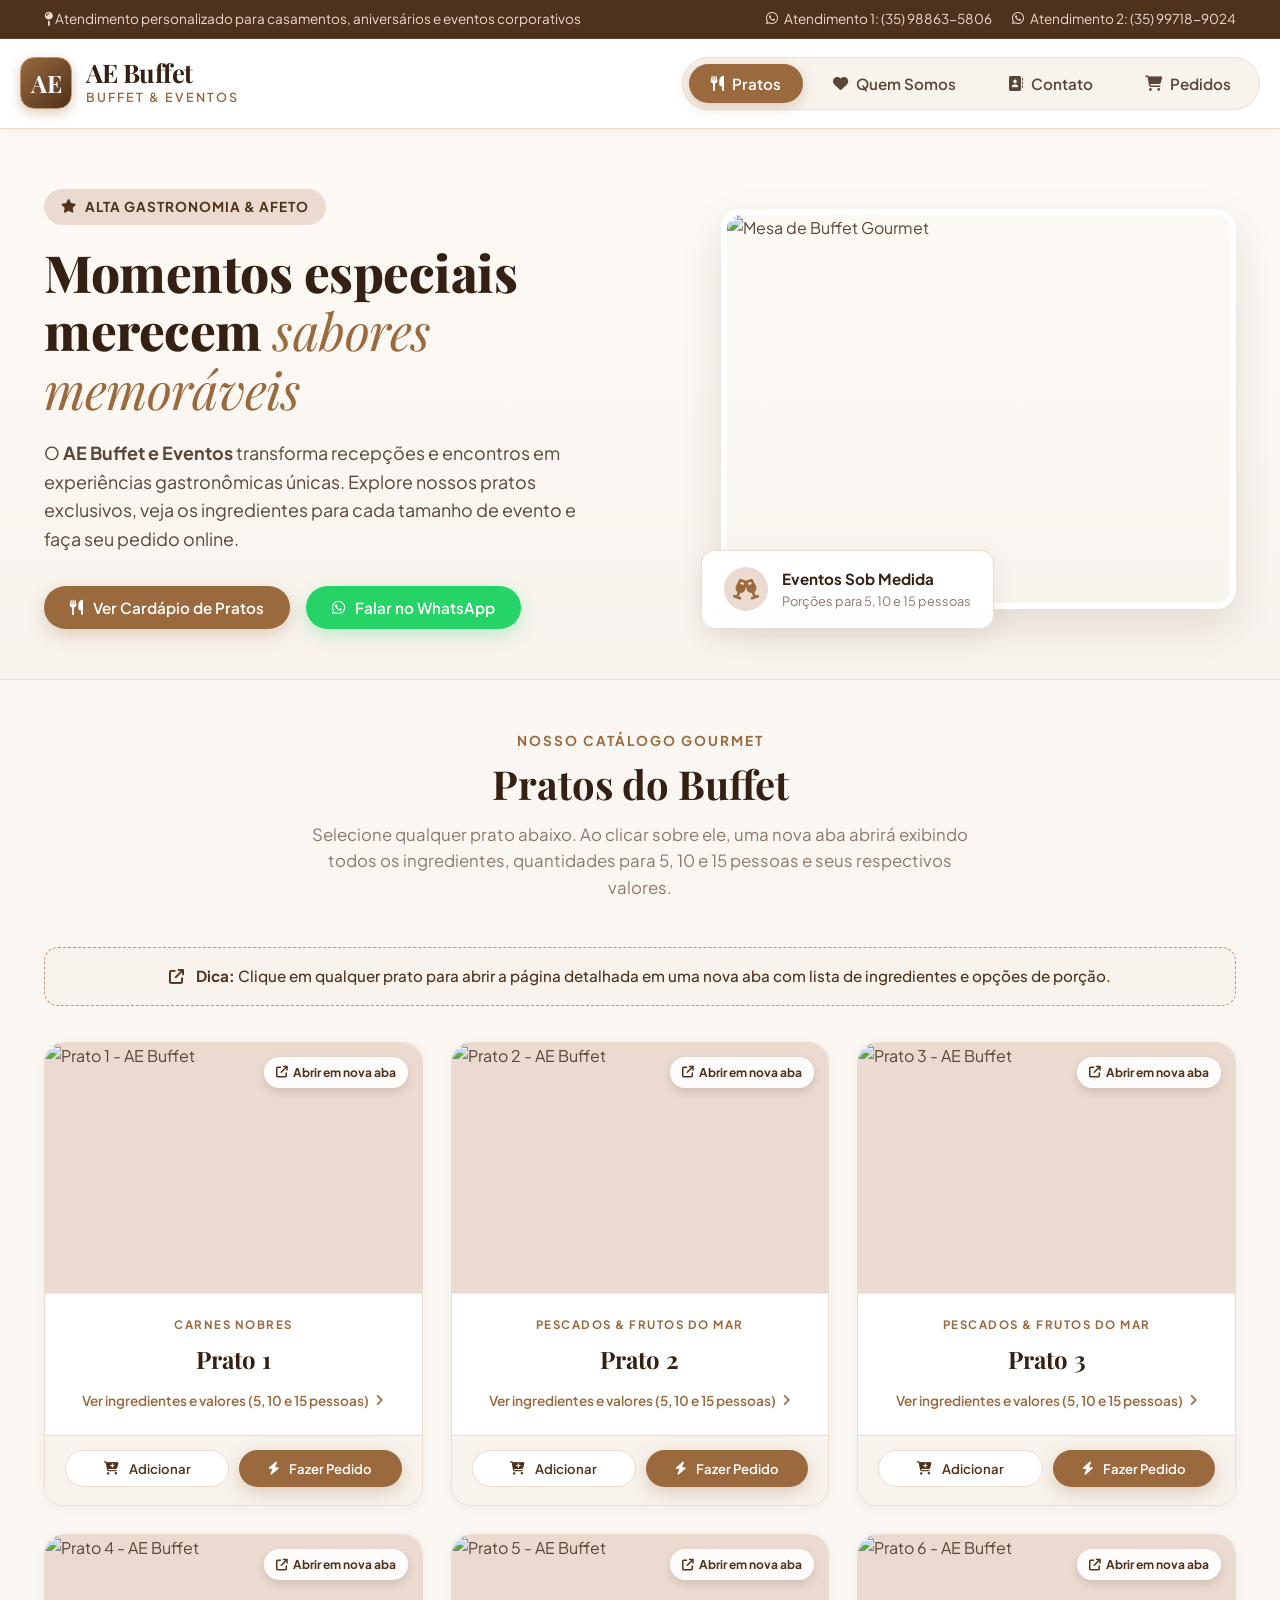
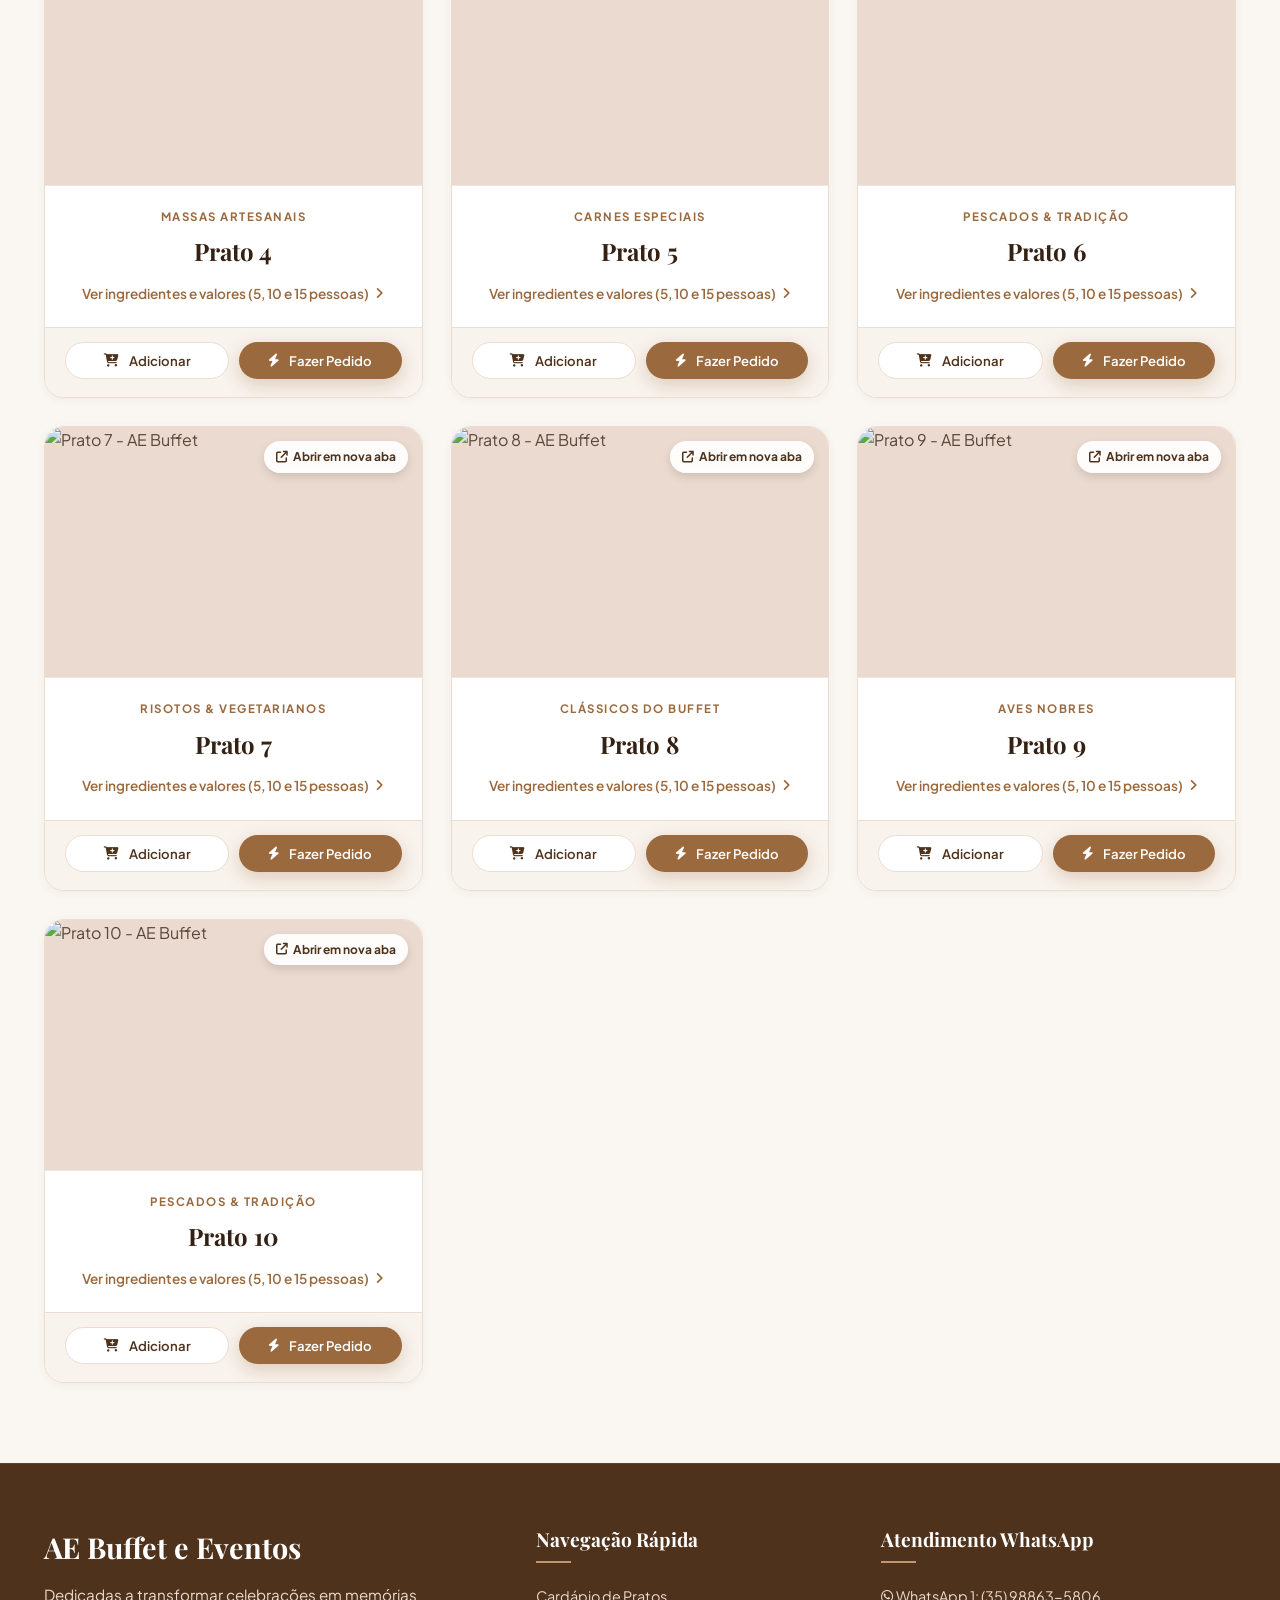
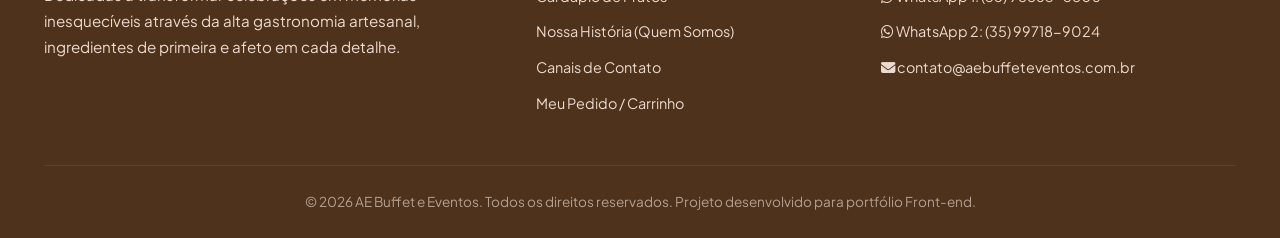
==== commit 686b706b: "Atualização dos números de telemóvel, links do WhatsApp e Areade cobertura" ====
--- a/index.html
+++ b/index.html
@@ -25,11 +25,11 @@
         <i class="fa-solid fa-map-pin"></i> Atendimento personalizado para casamentos, aniversários e eventos corporativos
       </div>
       <div class="top-bar-contact">
-        <a href="https://wa.me/5511999991111" target="_blank" title="Falar no WhatsApp 1">
-          <i class="fa-brands fa-whatsapp"></i> Atendimento 1: (11) 99999-1111
+        <a href="https://wa.me/5535988635806" target="_blank" title="Falar no WhatsApp 1">
+          <i class="fa-brands fa-whatsapp"></i> Atendimento 1: (35) 98863-5806
         </a>
-        <a href="https://wa.me/5511999992222" target="_blank" title="Falar no WhatsApp 2">
-          <i class="fa-brands fa-whatsapp"></i> Atendimento 2: (11) 99999-2222
+        <a href="https://wa.me/5535997189024" target="_blank" title="Falar no WhatsApp 2">
+          <i class="fa-brands fa-whatsapp"></i> Atendimento 2: (35) 99718-9024
         </a>
       </div>
     </div>
@@ -225,19 +225,19 @@
 
             <div class="whatsapp-buttons-grid">
               <!-- Botão WhatsApp 1 -->
-              <a href="https://wa.me/5511999991111?text=Ol%C3%A1!%20Vim%20pelo%20site%20do%20AE%20Buffet%20e%20gostaria%20de%20solicitar%20um%20or%C3%A7amento%20de%20card%C3%A1pio." target="_blank" class="whatsapp-cta-btn">
+              <a href="https://wa.me/5535988635806?text=Ol%C3%A1!%20Vim%20pelo%20site%20do%20AE%20Buffet%20e%20gostaria%20de%20solicitar%20um%20or%C3%A7amento%20de%20card%C3%A1pio." target="_blank" class="whatsapp-cta-btn">
                 <div class="whatsapp-btn-info">
                   <span class="whatsapp-btn-title"><i class="fa-brands fa-whatsapp"></i> WhatsApp 1: Orçamentos & Cardápios</span>
-                  <span class="whatsapp-btn-num">(11) 99999-1111 • Fale com nossa equipe comercial</span>
+                  <span class="whatsapp-btn-num">(35) 98863-5806 • Fale com nossa equipe comercial</span>
                 </div>
                 <i class="fa-solid fa-arrow-right"></i>
               </a>
 
               <!-- Botão WhatsApp 2 -->
-              <a href="https://wa.me/5511999992222?text=Ol%C3%A1!%20Vim%20pelo%20site%20do%20AE%20Buffet%20e%20gostaria%20de%20informa%C3%A7%C3%B5es%20sobre%20eventos%20e%20encomendas." target="_blank" class="whatsapp-cta-btn">
+              <a href="https://wa.me/5535997189024?text=Ol%C3%A1!%20Vim%20pelo%20site%20do%20AE%20Buffet%20e%20gostaria%20de%20informa%C3%A7%C3%B5es%20sobre%20eventos%20e%20encomendas." target="_blank" class="whatsapp-cta-btn">
                 <div class="whatsapp-btn-info">
                   <span class="whatsapp-btn-title"><i class="fa-brands fa-whatsapp"></i> WhatsApp 2: Coordenação de Eventos</span>
-                  <span class="whatsapp-btn-num">(11) 99999-2222 • Fale com a coordenação de recepções</span>
+                  <span class="whatsapp-btn-num">(35) 99718-9024 • Fale com a coordenação de recepções</span>
                 </div>
                 <i class="fa-solid fa-arrow-right"></i>
               </a>
@@ -261,7 +261,7 @@
               </div>
               <div class="contact-info-text">
                 <h4>Área de Cobertura</h4>
-                <p>São Paulo e Região Metropolitana (entregas e montagens no local)</p>
+                <p>Varginha e Região (entregas e montagens no local)</p>
               </div>
             </li>
             <li class="contact-info-item">
@@ -371,11 +371,11 @@
             <h4><i class="fa-brands fa-whatsapp"></i> Escolha o WhatsApp para envio:</h4>
             <label class="wa-radio-label">
               <input type="radio" name="order-wa-target" value="1" checked>
-              <span><strong>WhatsApp 1:</strong> (11) 99999-1111 (Orçamentos)</span>
+              <span><strong>WhatsApp 1:</strong> (35) 98863-5806 (Orçamentos)</span>
             </label>
             <label class="wa-radio-label">
               <input type="radio" name="order-wa-target" value="2">
-              <span><strong>WhatsApp 2:</strong> (11) 99999-2222 (Coordenação)</span>
+              <span><strong>WhatsApp 2:</strong> (35) 99718-9024 (Coordenação)</span>
             </label>
           </div>
 
@@ -414,13 +414,13 @@
           <h3>Atendimento WhatsApp</h3>
           <ul class="footer-links">
             <li>
-              <a href="https://wa.me/5511999991111" target="_blank">
-                <i class="fa-brands fa-whatsapp"></i> WhatsApp 1: (11) 99999-1111
+              <a href="https://wa.me/5535988635806" target="_blank">
+                <i class="fa-brands fa-whatsapp"></i> WhatsApp 1: (35) 98863-5806
               </a>
             </li>
             <li>
-              <a href="https://wa.me/5511999992222" target="_blank">
-                <i class="fa-brands fa-whatsapp"></i> WhatsApp 2: (11) 99999-2222
+              <a href="https://wa.me/5535997189024" target="_blank">
+                <i class="fa-brands fa-whatsapp"></i> WhatsApp 2: (35) 99718-9024
               </a>
             </li>
             <li>
